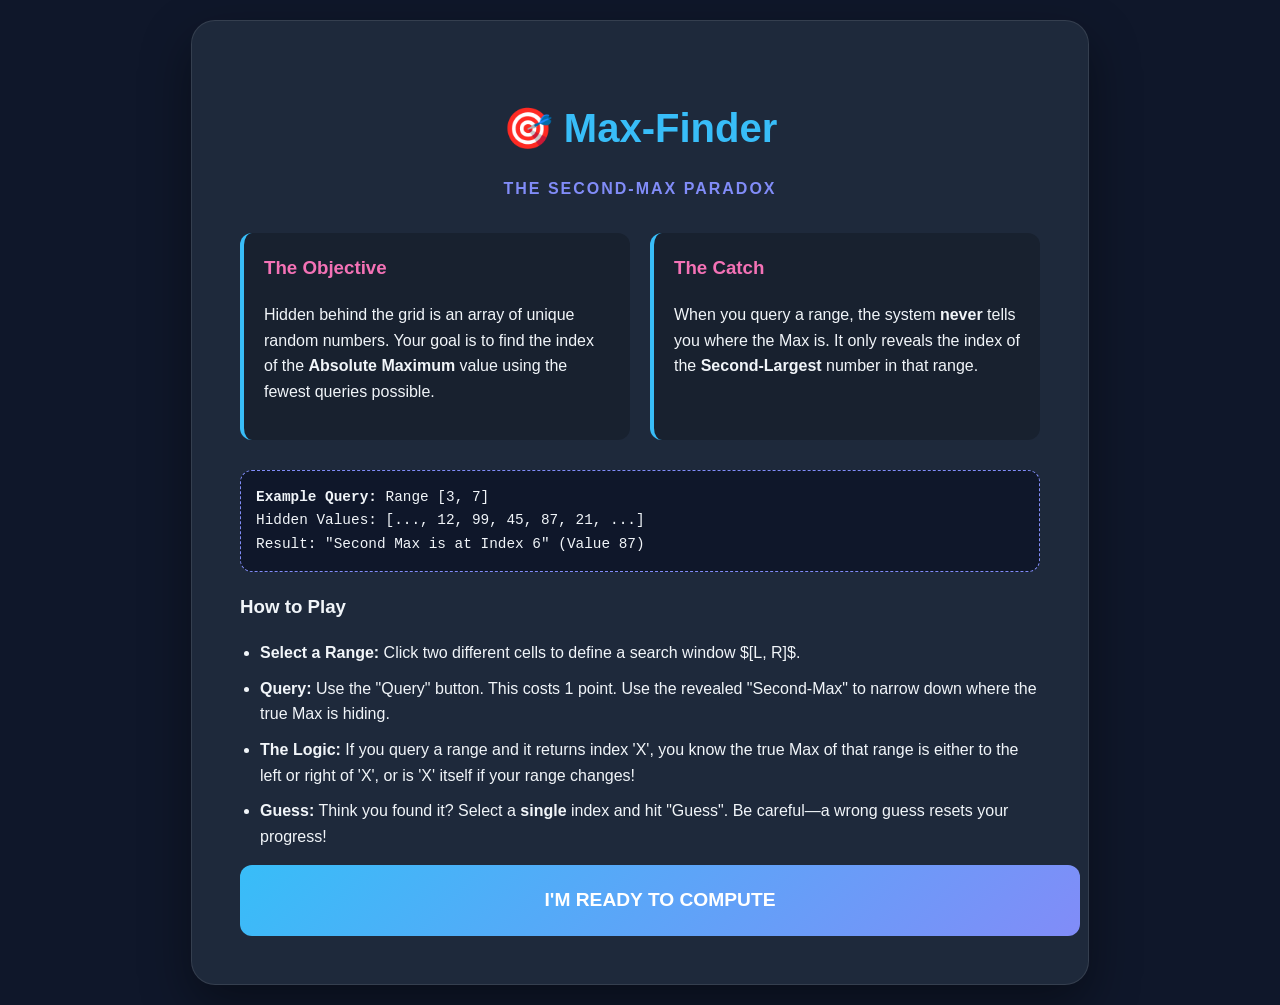
==== uploads/games/Max_finder/htp.html @ c1e15fe1 "Start" ====
<!DOCTYPE html>
<html lang="en">
<head>
    <meta charset="UTF-8">
    <meta name="viewport" content="width=device-width, initial-scale=1.0">
    <title>How to Play | Max-Finder</title>
    <style>
        :root {
            --bg: #0f172a; --card: #1e293b; --primary: #38bdf8;
            --secondary: #818cf8; --accent: #f472b6; --text: #f1f5f9;
        }
        body { 
            font-family: 'Inter', sans-serif; 
            background: var(--bg); 
            color: var(--text); 
            display: flex; 
            justify-content: center; 
            align-items: center;
            padding: 20px; 
            margin: 0; 
            min-height: 100vh; 
        }
        .intro-card { 
            background: var(--card); 
            padding: 3rem; 
            border-radius: 24px; 
            width: 100%; 
            max-width: 800px; 
            box-shadow: 0 20px 50px rgba(0,0,0,0.4); 
            border: 1px solid rgba(255,255,255,0.1); 
            line-height: 1.6;
        }
        h1 { font-size: 2.5rem; text-align: center; margin-bottom: 0.5rem; color: var(--primary); }
        .subtitle { text-align: center; color: var(--secondary); margin-bottom: 2rem; font-weight: 600; text-transform: uppercase; letter-spacing: 2px; }
        
        .rule-grid { display: grid; grid-template-columns: 1fr 1fr; gap: 20px; margin-bottom: 30px; }
        .rule-item { background: rgba(0,0,0,0.2); padding: 20px; border-radius: 12px; border-left: 4px solid var(--primary); }
        .rule-item h3 { margin-top: 0; color: var(--accent); }
        
        .math-box { 
            background: #0f172a; 
            padding: 15px; 
            border-radius: 12px; 
            font-family: monospace; 
            font-size: 0.9rem; 
            margin: 20px 0;
            border: 1px dashed var(--secondary);
        }

        .cta-btn { 
            display: block; 
            width: 100%; 
            padding: 20px; 
            background: linear-gradient(135deg, var(--primary), var(--secondary)); 
            color: white; 
            text-align: center; 
            text-decoration: none; 
            font-weight: bold; 
            font-size: 1.2rem; 
            border-radius: 12px; 
            transition: transform 0.2s, box-shadow 0.2s;
        }
        .cta-btn:hover { transform: translateY(-3px); box-shadow: 0 10px 20px rgba(56, 189, 248, 0.3); }
        
        ul { padding-left: 20px; }
        li { margin-bottom: 10px; }
    </style>
</head>
<body>

<div class="intro-card">
    <h1>🎯 Max-Finder</h1>
    <p class="subtitle">The Second-Max Paradox</p>

    <div class="rule-grid">
        <div class="rule-item">
            <h3>The Objective</h3>
            <p>Hidden behind the grid is an array of unique random numbers. Your goal is to find the index of the <strong>Absolute Maximum</strong> value using the fewest queries possible.</p>
        </div>
        <div class="rule-item">
            <h3>The Catch</h3>
            <p>When you query a range, the system <strong>never</strong> tells you where the Max is. It only reveals the index of the <strong>Second-Largest</strong> number in that range.</p>
        </div>
    </div>

    <div class="math-box">
        <strong>Example Query:</strong> Range [3, 7]<br>
        Hidden Values: [..., 12, 99, 45, 87, 21, ...]<br>
        Result: "Second Max is at Index 6" (Value 87)
    </div>

    <h3>How to Play</h3>
    <ul>
        <li><strong>Select a Range:</strong> Click two different cells to define a search window $[L, R]$.</li>
        <li><strong>Query:</strong> Use the "Query" button. This costs 1 point. Use the revealed "Second-Max" to narrow down where the true Max is hiding.</li>
        <li><strong>The Logic:</strong> If you query a range and it returns index 'X', you know the true Max of that range is either to the left or right of 'X', or is 'X' itself if your range changes!</li>
        <li><strong>Guess:</strong> Think you found it? Select a <strong>single</strong> index and hit "Guess". Be careful—a wrong guess resets your progress!</li>
    </ul>

    <a href="Max_finder.html" class="cta-btn">I'M READY TO COMPUTE</a>
</div>

</body>
</html>
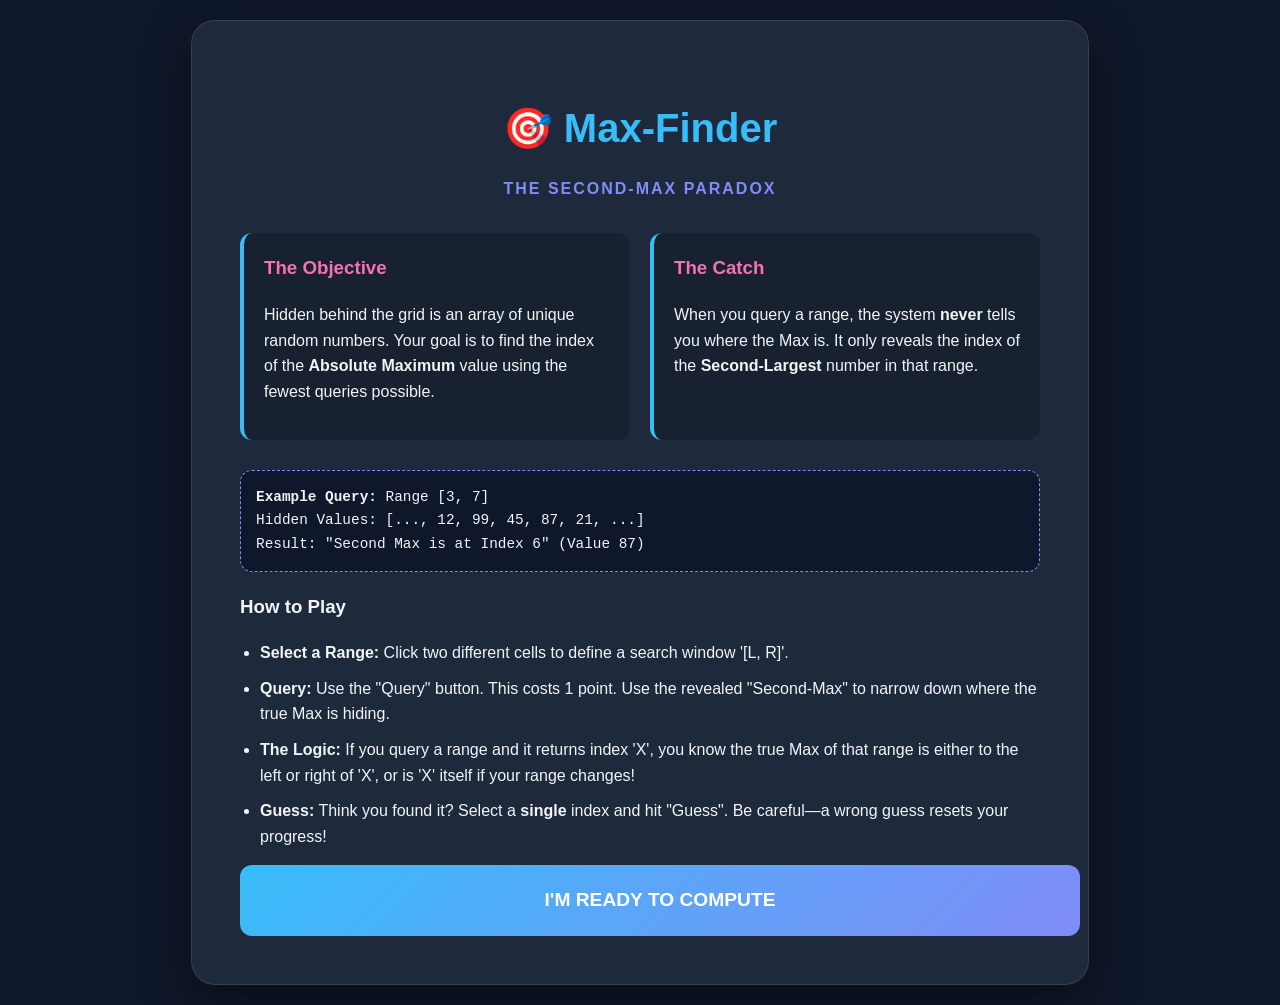
==== commit 0e92d0d1: "Update htp.html" ====
--- a/uploads/games/Max_finder/htp.html
+++ b/uploads/games/Max_finder/htp.html
@@ -91,14 +91,14 @@
 
     <h3>How to Play</h3>
     <ul>
-        <li><strong>Select a Range:</strong> Click two different cells to define a search window $[L, R]$.</li>
+        <li><strong>Select a Range:</strong> Click two different cells to define a search window '[L, R]'.</li>
         <li><strong>Query:</strong> Use the "Query" button. This costs 1 point. Use the revealed "Second-Max" to narrow down where the true Max is hiding.</li>
         <li><strong>The Logic:</strong> If you query a range and it returns index 'X', you know the true Max of that range is either to the left or right of 'X', or is 'X' itself if your range changes!</li>
         <li><strong>Guess:</strong> Think you found it? Select a <strong>single</strong> index and hit "Guess". Be careful—a wrong guess resets your progress!</li>
     </ul>
 
-    <a href="Max_finder.html" class="cta-btn">I'M READY TO COMPUTE</a>
+    <a href="uploads/games/Max_finder/index.html" class="cta-btn">I'M READY TO COMPUTE</a>
 </div>
 
 </body>
-</html>+</html>
